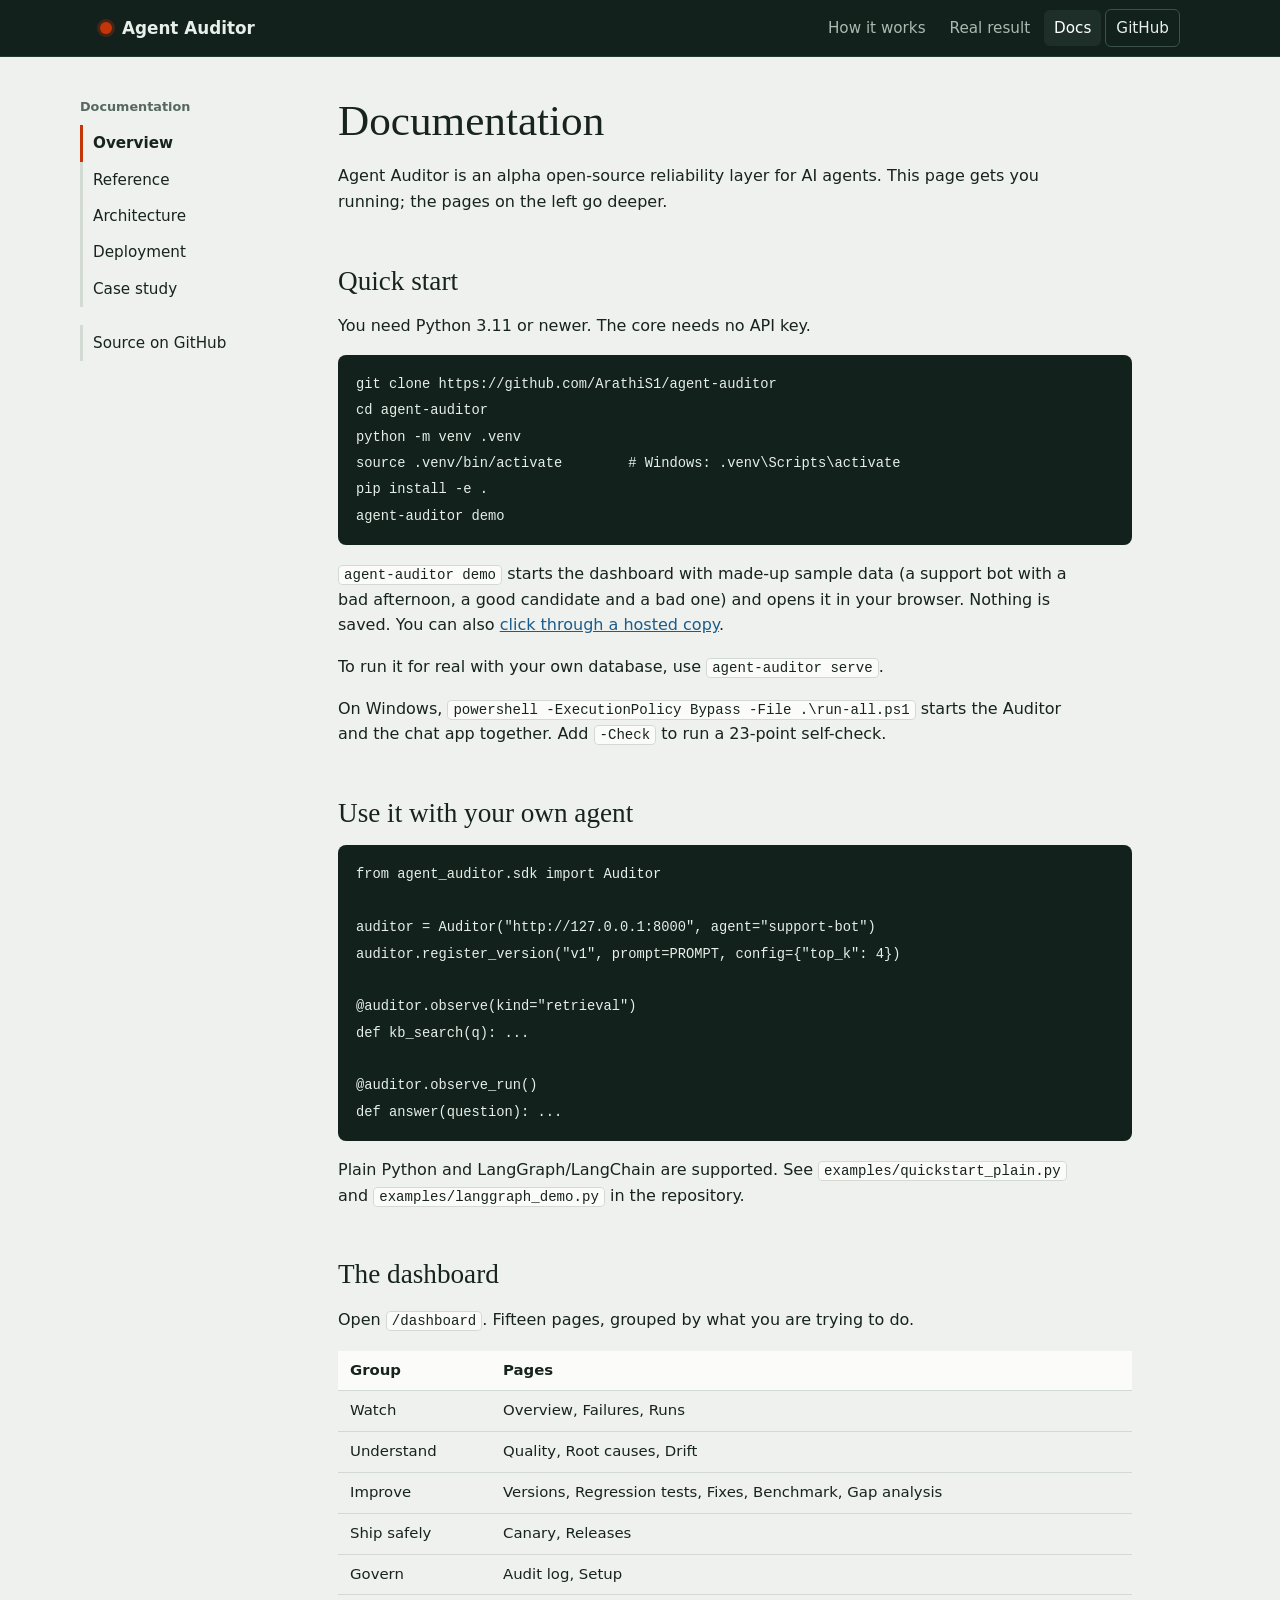
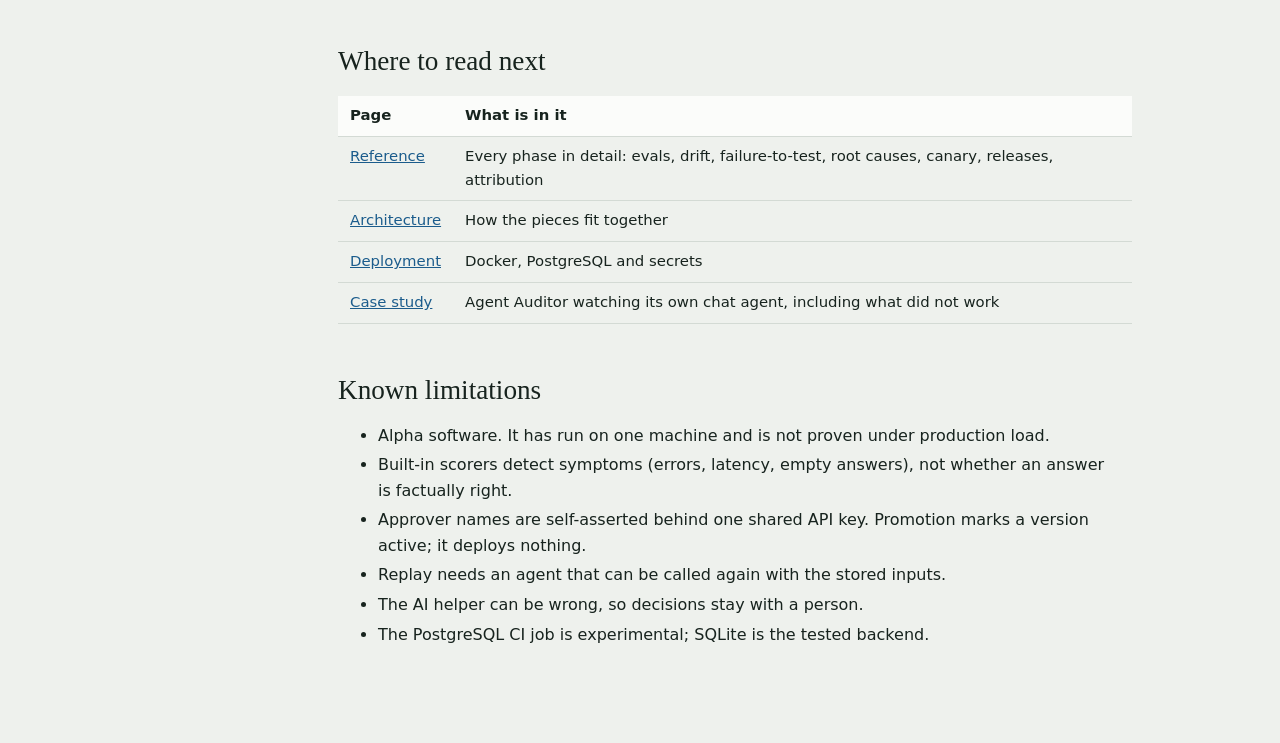
==== site/docs/index.html @ c48934eb "Add agent-auditor demo, PyPI packaging and live demo" ====
<!doctype html>
<html lang="en">
<head>
<meta charset="utf-8">
<meta name="viewport" content="width=device-width,initial-scale=1">
<title>Documentation | Agent Auditor</title>
<meta name="description" content="Agent Auditor is an alpha open-source reliability layer for AI agents. This page gets you running; the pages on the left go deeper.">
<meta name="theme-color" content="#13211c">
<link rel="icon" href="data:image/svg+xml,%3Csvg xmlns='http://www.w3.org/2000/svg' viewBox='0 0 16 16'%3E%3Ccircle cx='8' cy='8' r='6' fill='%23c4350a'/%3E%3C/svg%3E">
<link rel="stylesheet" href="../style.css">
</head>
<body>
<a class="skip" href="#main">Skip to content</a>
<header class="bar"><div class="wrap">
  <a class="brand" href="../index.html"><span class="dot"></span>Agent Auditor</a>
  <nav aria-label="Main">
    <a href="../index.html#loop">How it works</a>
    <a href="../index.html#verdict">Real result</a>
    <a href="index.html" aria-current="page">Docs</a>
    <a class="gh" href="https://github.com/ArathiS1/agent-auditor">GitHub</a>
  </nav>
</div></header>
<div class="wrap docs">
  <aside class="side" aria-label="Documentation">
    <h4>Documentation</h4>
    <a href="index.html" aria-current="page">Overview</a>
    <a href="reference.html">Reference</a>
    <a href="architecture.html">Architecture</a>
    <a href="deployment.html">Deployment</a>
    <a href="case-study.html">Case study</a>
    <a class="ext" href="https://github.com/ArathiS1/agent-auditor">Source on GitHub</a>
  </aside>
  <main class="art" id="main">
<h1 id="documentation">Documentation</h1>
<p>Agent Auditor is an alpha open-source reliability layer for AI agents. This page gets you running; the pages on the left go deeper.</p>
<h2 id="quick-start">Quick start</h2>
<p>You need Python 3.11 or newer. The core needs no API key.</p>
<pre><code>git clone https://github.com/ArathiS1/agent-auditor
cd agent-auditor
python -m venv .venv
source .venv/bin/activate        # Windows: .venv\Scripts\activate
pip install -e .
agent-auditor demo
</code></pre>
<p><code>agent-auditor demo</code> starts the dashboard with made-up sample data (a support bot with a bad afternoon, a good candidate and a bad one) and opens it in your browser. Nothing is saved. You can also <a href="https://github.com/ArathiS1/agent-auditor/blob/main/demo/">click through a hosted copy</a>.</p>
<p>To run it for real with your own database, use <code>agent-auditor serve</code>.</p>
<p>On Windows, <code>powershell -ExecutionPolicy Bypass -File .\run-all.ps1</code> starts the Auditor and the chat app together. Add <code>-Check</code> to run a 23-point self-check.</p>
<h2 id="use-it-with-your-own-agent">Use it with your own agent</h2>
<pre><code class="language-python">from agent_auditor.sdk import Auditor

auditor = Auditor(&quot;http://127.0.0.1:8000&quot;, agent=&quot;support-bot&quot;)
auditor.register_version(&quot;v1&quot;, prompt=PROMPT, config={&quot;top_k&quot;: 4})

@auditor.observe(kind=&quot;retrieval&quot;)
def kb_search(q): ...

@auditor.observe_run()
def answer(question): ...
</code></pre>
<p>Plain Python and LangGraph/LangChain are supported. See <code>examples/quickstart_plain.py</code> and <code>examples/langgraph_demo.py</code> in the repository.</p>
<h2 id="the-dashboard">The dashboard</h2>
<p>Open <code>/dashboard</code>. Fifteen pages, grouped by what you are trying to do.</p>
<div class="tbl"><table>
<thead>
<tr>
<th>Group</th>
<th>Pages</th>
</tr>
</thead>
<tbody>
<tr>
<td>Watch</td>
<td>Overview, Failures, Runs</td>
</tr>
<tr>
<td>Understand</td>
<td>Quality, Root causes, Drift</td>
</tr>
<tr>
<td>Improve</td>
<td>Versions, Regression tests, Fixes, Benchmark, Gap analysis</td>
</tr>
<tr>
<td>Ship safely</td>
<td>Canary, Releases</td>
</tr>
<tr>
<td>Govern</td>
<td>Audit log, Setup</td>
</tr>
</tbody>
</table></div>
<h2 id="where-to-read-next">Where to read next</h2>
<div class="tbl"><table>
<thead>
<tr>
<th>Page</th>
<th>What is in it</th>
</tr>
</thead>
<tbody>
<tr>
<td><a href="reference.html">Reference</a></td>
<td>Every phase in detail: evals, drift, failure-to-test, root causes, canary, releases, attribution</td>
</tr>
<tr>
<td><a href="architecture.html">Architecture</a></td>
<td>How the pieces fit together</td>
</tr>
<tr>
<td><a href="deployment.html">Deployment</a></td>
<td>Docker, PostgreSQL and secrets</td>
</tr>
<tr>
<td><a href="case-study.html">Case study</a></td>
<td>Agent Auditor watching its own chat agent, including what did not work</td>
</tr>
</tbody>
</table></div>
<h2 id="known-limitations">Known limitations</h2>
<ul>
<li>Alpha software. It has run on one machine and is not proven under production load.</li>
<li>Built-in scorers detect symptoms (errors, latency, empty answers), not whether an answer is factually right.</li>
<li>Approver names are self-asserted behind one shared API key. Promotion marks a version active; it deploys nothing.</li>
<li>Replay needs an agent that can be called again with the stored inputs.</li>
<li>The AI helper can be wrong, so decisions stay with a person.</li>
<li>The PostgreSQL CI job is experimental; SQLite is the tested backend.</li>
</ul>
  </main>
</div>
<script src="../site.js"></script>
</body>
</html>
---- site/style.css ----
:root{
  --ink:#13211c; --ink-2:#1d2f28; --ink-text:#e6efe9; --ink-muted:#a9bbb1;
  --paper:#eef1ed; --card:#fbfcfa; --text:#17231e; --muted:#566860; --line:#d3dad4;
  --fail:#c4350a; --ok:#3c8a68; --hold:#b97d06; --link:#1b5c8c;
  --serif:Georgia,"Iowan Old Style","Palatino Linotype",serif;
  --sans:"Segoe UI Variable","Segoe UI",system-ui,-apple-system,Roboto,"Helvetica Neue",sans-serif;
  --mono:ui-monospace,"Cascadia Mono",Consolas,Menlo,monospace;
  --radius:8px;
}
@media (prefers-color-scheme:dark){
  :root{--paper:#0e1613;--card:#15201b;--text:#e4ece7;--muted:#9db0a6;--line:#2a3a33;--fail:#e2552b;--ok:#5cb890;--hold:#e0a62d;--link:#7db8e3}
}
*{box-sizing:border-box}
html{scroll-behavior:smooth}
@media (prefers-reduced-motion:reduce){html{scroll-behavior:auto}}
body{margin:0;background:var(--paper);color:var(--text);font:16px/1.6 var(--sans);-webkit-text-size-adjust:100%}
img{max-width:100%;height:auto}
a{color:var(--link)}
a:focus-visible,button:focus-visible{outline:3px solid var(--hold);outline-offset:2px}
.wrap{max-width:1120px;margin:0 auto;padding:0 20px}
.skip{position:absolute;left:-999px}.skip:focus{left:12px;top:8px;background:var(--card);padding:6px 10px;z-index:10}

/* top bar */
.bar{background:var(--ink);color:var(--ink-text);position:sticky;top:0;z-index:5;border-bottom:1px solid #26392f}
.bar .wrap{display:flex;align-items:center;gap:20px;min-height:56px;flex-wrap:wrap}
.brand{display:flex;align-items:center;gap:10px;font-weight:700;color:var(--ink-text);text-decoration:none;font-size:1.05rem}
.dot{width:12px;height:12px;border-radius:50%;background:var(--fail);box-shadow:0 0 0 3px rgba(196,53,10,.28)}
.bar nav{margin-left:auto;display:flex;gap:4px;flex-wrap:wrap;align-items:center}
.bar nav a{color:var(--ink-muted);text-decoration:none;padding:6px 10px;border-radius:6px;font-size:.95rem}
.bar nav a:hover,.bar nav a[aria-current]{color:#fff;background:var(--ink-2)}
.bar nav a.gh{border:1px solid #3a5247;color:var(--ink-text)}

/* hero */
.hero{background:var(--ink);color:var(--ink-text);padding:68px 0 0}
.hero h1{font:400 clamp(2.2rem,5.6vw,3.9rem)/1.06 var(--serif);margin:0 0 22px;max-width:21ch;letter-spacing:-.01em}
.hero .sub{font-size:1.15rem;color:var(--ink-muted);max-width:58ch;margin:0 0 30px}
.hero .sub strong{color:var(--ink-text);font-weight:600}
.btns{display:flex;gap:12px;flex-wrap:wrap}
.btn{display:inline-block;padding:11px 20px;border-radius:6px;font-weight:600;text-decoration:none;border:1px solid transparent}
.btn.primary{background:var(--fail);color:#fff}
.btn.primary:hover{background:#a82d08}
.btn.ghost{border-color:#41594e;color:var(--ink-text)}
.btn.ghost:hover{background:var(--ink-2)}
.tape{margin-top:54px;padding-bottom:26px}
.tape svg{display:block;width:100%;height:auto}
.tape .bar-ok{fill:#4f9f7b}.tape .bar-fail{fill:#e0562c}
.tape .ver{stroke:#5b7568;stroke-dasharray:3 4}
.tape .axis{stroke:#e6efe9;stroke-width:1.5}
.legend{display:flex;gap:20px;flex-wrap:wrap;font-size:.88rem;color:var(--ink-muted);margin-top:12px}
.legend i{display:inline-block;width:10px;height:10px;border-radius:2px;margin-right:7px;vertical-align:-1px}
.legend .dash{width:0;height:12px;border-left:1.5px dashed #6f8a7c;border-radius:0}

/* sections */
.sec{padding:76px 0}
.sec + .sec{border-top:1px solid var(--line)}
.sec h2{font:400 clamp(1.7rem,3.6vw,2.4rem)/1.15 var(--serif);margin:0 0 14px;max-width:26ch}
.lede{color:var(--muted);max-width:62ch;margin:0 0 36px;font-size:1.06rem}

.loop{list-style:none;margin:0;padding:0;display:grid;grid-template-columns:repeat(auto-fit,minmax(136px,1fr));gap:22px 20px;counter-reset:s}
.loop li{border-top:3px solid var(--line);padding-top:12px;counter-increment:s}
.loop li:last-child{border-top-color:var(--fail)}
.loop li::before{content:counter(s);font:600 .8rem var(--mono);color:var(--muted)}
.loop h3{margin:4px 0 6px;font-size:1.05rem}
.loop p{margin:0;color:var(--muted);font-size:.94rem}

.verdict{display:grid;grid-template-columns:minmax(0,1fr) minmax(0,1.05fr);gap:44px;align-items:start}
.console{background:var(--ink);color:var(--ink-text);border-radius:var(--radius);padding:20px 22px;font:.88rem/1.75 var(--mono);overflow-x:auto}
.console .row{display:grid;grid-template-columns:78px 54px 1fr;gap:10px;white-space:nowrap}
.console .h{color:var(--ink-muted);margin-bottom:8px;white-space:normal}
.console .pass{color:#5cc296}.console .fail{color:#ff7a52}.console .warn{color:#e8b53a}.console .skip{color:#8ea196}
.console .final{margin-top:12px;padding-top:12px;border-top:1px solid #2b4237;font-weight:700;color:#e8b53a;letter-spacing:.04em}
.cmp{margin:26px 0 0}
.cmp h3{font-size:.95rem;margin:0 0 10px}
.cmp .line{display:grid;grid-template-columns:150px 1fr 52px;gap:12px;align-items:center;font-size:.92rem;margin:7px 0}
.cmp .track{height:12px;background:var(--line);border-radius:3px;overflow:hidden}
.cmp .fill{display:block;height:100%}
.cmp .a{background:var(--ok)}.cmp .b{background:var(--hold)}
.cmp .n{font-family:var(--mono);text-align:right}
.note{color:var(--muted);font-size:.92rem;margin-top:18px;max-width:62ch}

.shot{display:grid;grid-template-columns:minmax(0,.8fr) minmax(0,1.5fr);gap:40px;align-items:center;margin:0 0 56px}
.shot:last-child{margin-bottom:0}
.shot:nth-child(even){grid-template-columns:minmax(0,1.5fr) minmax(0,.8fr)}
.shot:nth-child(even) .txt{order:2}
.shot h3{font:400 1.5rem/1.2 var(--serif);margin:0 0 8px}
.shot p{margin:0;color:var(--muted)}
.shot a.img{display:block;border:1px solid var(--line);border-radius:var(--radius);overflow:hidden;background:var(--card)}
.shot img{display:block;width:100%}

.start{display:grid;grid-template-columns:minmax(0,1.3fr) minmax(0,1fr);gap:40px;align-items:start}
.code{position:relative;background:var(--ink);color:var(--code-fg,#e6efe9);border-radius:var(--radius);padding:18px 20px;overflow-x:auto}
.code pre{margin:0;font:.88rem/1.7 var(--mono);white-space:pre}
.code button{position:absolute;top:10px;right:10px;background:#1d2f28;color:#e6efe9;border:1px solid #3a5247;border-radius:6px;padding:4px 10px;font:inherit;font-size:.8rem;cursor:pointer}
.code button:hover{background:#26392f}
.start ul{margin:0;padding-left:1.1em;color:var(--muted)}
.start li{margin:0 0 10px}
.start li strong{color:var(--text)}

.limits{columns:2;column-gap:44px;margin:0;padding-left:1.1em;color:var(--muted)}
.limits li{break-inside:avoid;margin:0 0 12px}
.limits strong{color:var(--text)}

footer{background:var(--ink);color:var(--ink-muted);padding:34px 0;font-size:.92rem}
footer .wrap{display:flex;gap:18px 28px;flex-wrap:wrap;align-items:center}
footer a{color:var(--ink-text)}
footer .r{margin-left:auto}

.verdict>*,.start>*,.shot>*{min-width:0}

.btn.outline{border-color:var(--text);color:var(--text)}
.btn.outline:hover{background:var(--card)}
#stars{margin-left:10px;padding-left:10px;border-left:1px solid #41594e;font-weight:500}
.demo{margin:0 0 56px}
.demo img{display:block;width:100%;height:auto;border:1px solid var(--line);border-radius:var(--radius)}
.demo figcaption{color:var(--muted);font-size:.9rem;margin-top:8px}
.fit{display:grid;grid-template-columns:minmax(0,1fr) minmax(0,1fr);gap:40px}
.fit h3{font-size:1.05rem;margin:0 0 10px}
.fit ul,.help{margin:0;padding-left:1.1em;color:var(--muted)}
.fit li,.help li{margin:0 0 9px}
.help{max-width:64ch;margin-bottom:28px}
.help strong{color:var(--text)}
/* docs */
.docs{display:grid;grid-template-columns:210px minmax(0,1fr);gap:48px;padding:40px 0 80px}
.side{position:sticky;top:76px;align-self:start;font-size:.95rem}
.side h4{margin:0 0 8px;font-size:.8rem;color:var(--muted);font-weight:600}
.side a{display:block;padding:6px 10px;border-left:3px solid var(--line);color:var(--text);text-decoration:none}
.side a:hover{background:var(--card)}
.side a[aria-current]{border-left-color:var(--fail);font-weight:600}
.side .ext{margin-top:18px}
.art{min-width:0;max-width:78ch}
.art h1{font:400 clamp(1.9rem,4vw,2.7rem)/1.12 var(--serif);margin:0 0 18px}
.art h2{font:400 1.7rem/1.2 var(--serif);margin:44px 0 12px;padding-top:6px}
.art h3{font-size:1.15rem;margin:30px 0 8px}
.art p,.art li{max-width:72ch}
.art li{margin:4px 0}
.art code{font:.88em var(--mono);background:var(--card);border:1px solid var(--line);border-radius:4px;padding:1px 5px}
.art pre{background:var(--ink);color:#e6efe9;border-radius:var(--radius);padding:16px 18px;overflow-x:auto;line-height:1.65}
.art pre code{background:none;border:0;padding:0;color:inherit;font-size:.86rem}
.art img.diagram{background:#fff;padding:14px;width:100%}
.art img{border:1px solid var(--line);border-radius:var(--radius);display:block;margin:20px 0}
.art blockquote{margin:18px 0;padding:2px 18px;border-left:3px solid var(--hold);color:var(--muted)}
.tbl{overflow-x:auto;margin:18px 0}
.tbl table{border-collapse:collapse;min-width:100%;font-size:.93rem}
.tbl th,.tbl td{border-bottom:1px solid var(--line);padding:8px 12px;text-align:left;vertical-align:top}
.tbl th{background:var(--card);font-weight:600}

@media (max-width:860px){
  .verdict,.start,.shot,.shot:nth-child(even),.fit{grid-template-columns:minmax(0,1fr);gap:26px}
  .shot:nth-child(even) .txt{order:0}
  .limits{columns:1}
  .docs{grid-template-columns:minmax(0,1fr);gap:20px}
  .side{position:static;display:flex;flex-wrap:wrap;gap:6px}
  .side h4{display:none}
  .side a{border:1px solid var(--line);border-radius:6px;padding:5px 10px}
  .side a[aria-current]{border-color:var(--fail)}
  .side .ext{margin:0}
  .sec{padding:56px 0}
  .hero{padding-top:44px}
  .cmp .line{grid-template-columns:1fr 52px}
  .cmp .line .lbl{grid-column:1/-1}
  footer .r{margin-left:0}
}
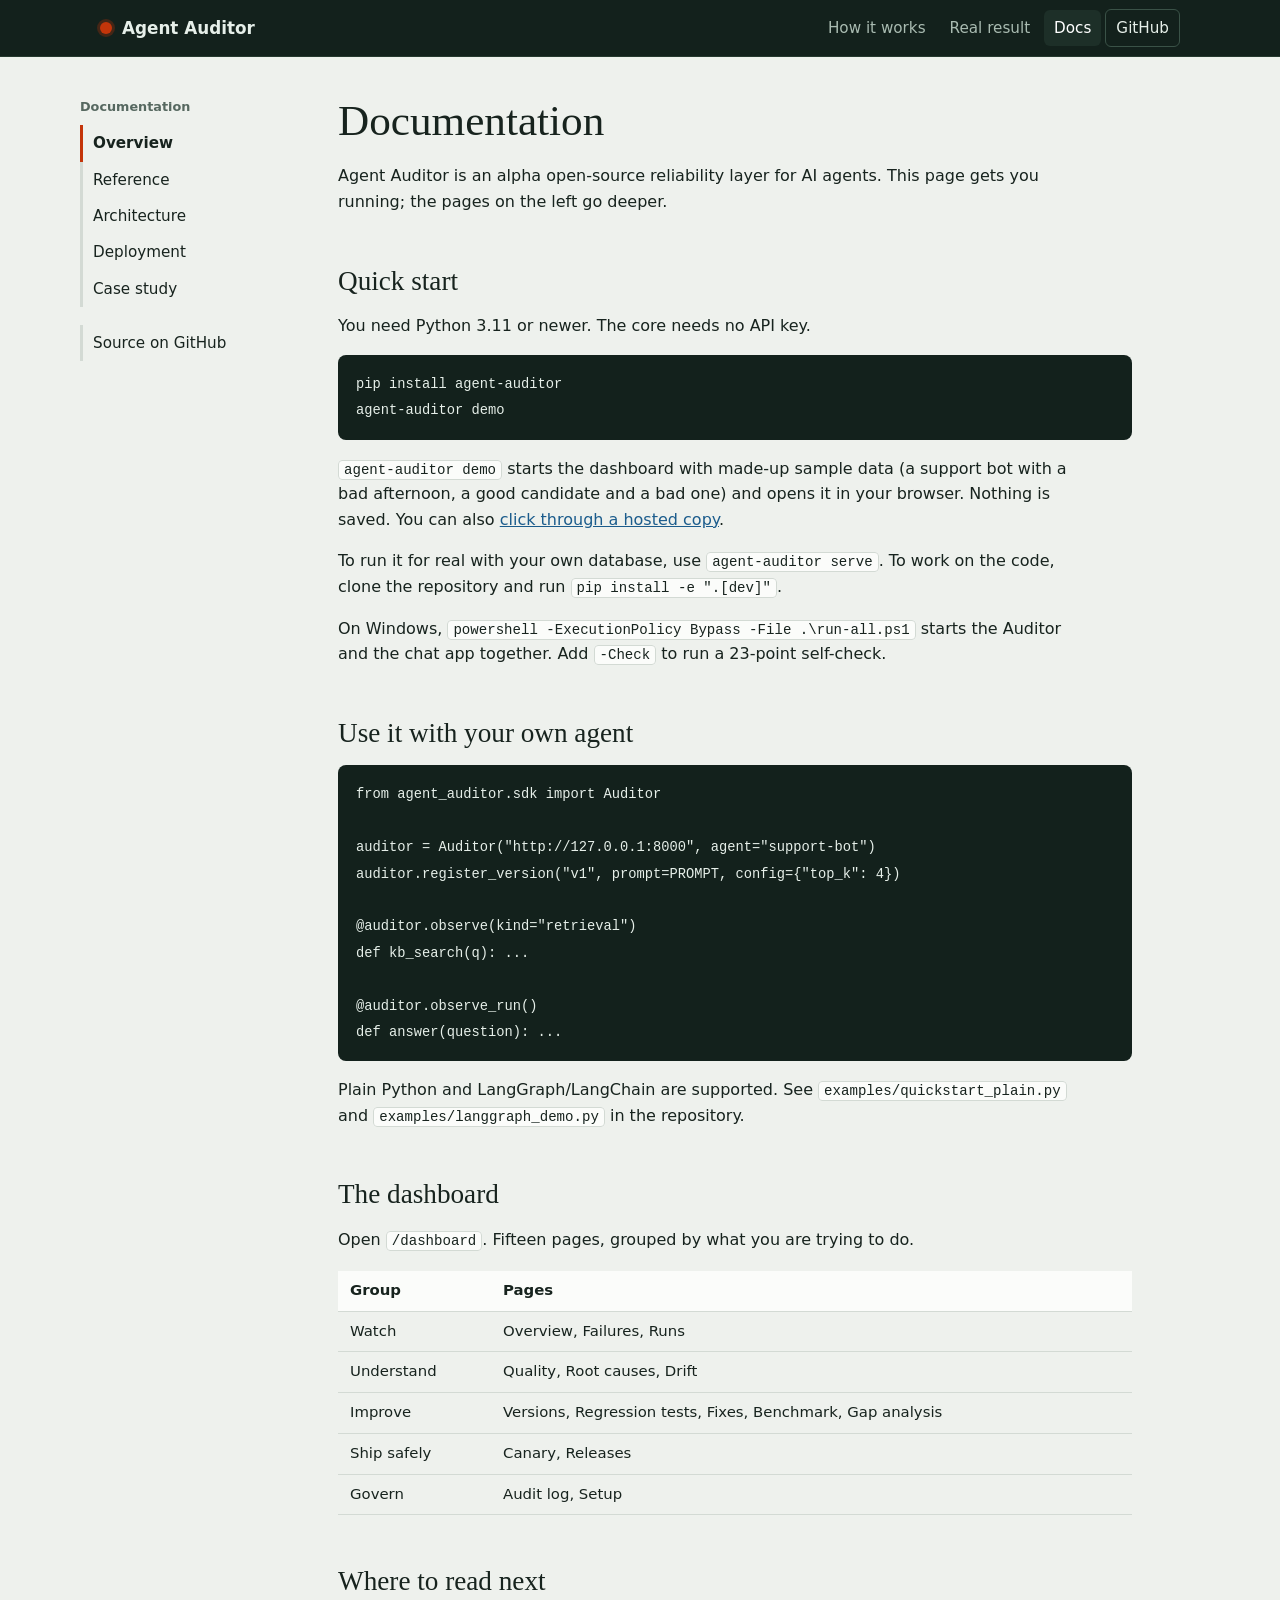
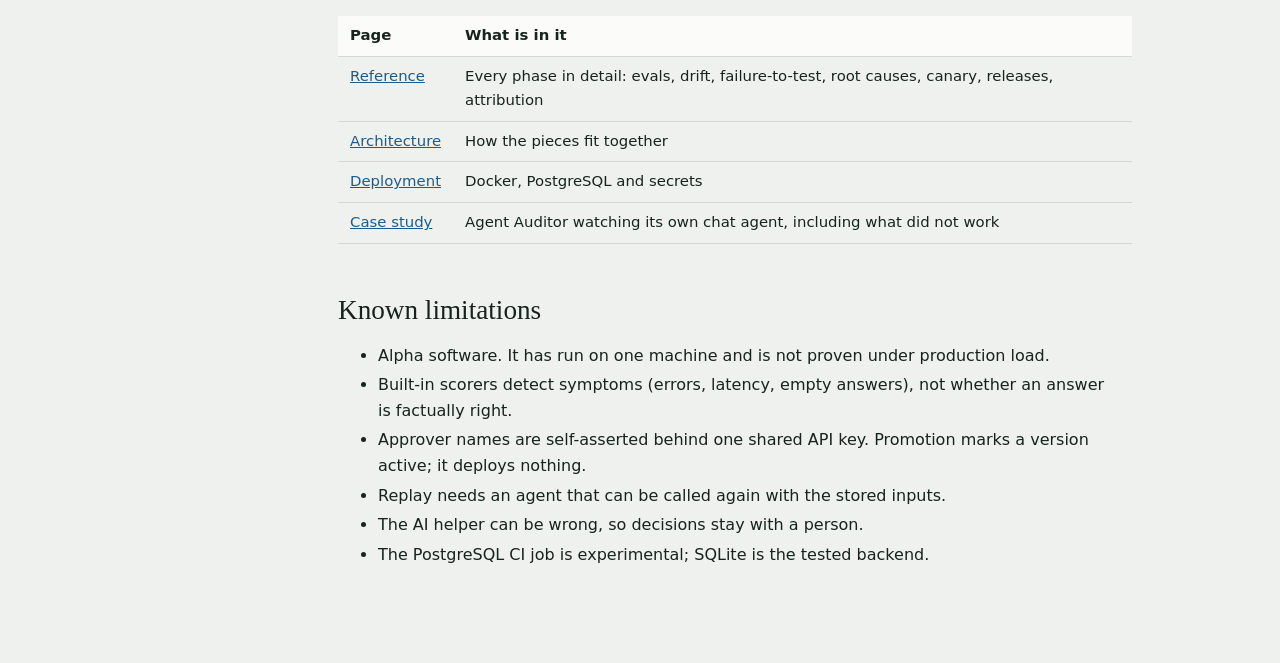
==== commit eacc3006: "Update README and site for PyPI" ====
--- a/site/docs/index.html
+++ b/site/docs/index.html
@@ -35,15 +35,11 @@
 <p>Agent Auditor is an alpha open-source reliability layer for AI agents. This page gets you running; the pages on the left go deeper.</p>
 <h2 id="quick-start">Quick start</h2>
 <p>You need Python 3.11 or newer. The core needs no API key.</p>
-<pre><code>git clone https://github.com/ArathiS1/agent-auditor
-cd agent-auditor
-python -m venv .venv
-source .venv/bin/activate        # Windows: .venv\Scripts\activate
-pip install -e .
+<pre><code>pip install agent-auditor
 agent-auditor demo
 </code></pre>
 <p><code>agent-auditor demo</code> starts the dashboard with made-up sample data (a support bot with a bad afternoon, a good candidate and a bad one) and opens it in your browser. Nothing is saved. You can also <a href="https://github.com/ArathiS1/agent-auditor/blob/main/demo/">click through a hosted copy</a>.</p>
-<p>To run it for real with your own database, use <code>agent-auditor serve</code>.</p>
+<p>To run it for real with your own database, use <code>agent-auditor serve</code>. To work on the code, clone the repository and run <code>pip install -e ".[dev]"</code>.</p>
 <p>On Windows, <code>powershell -ExecutionPolicy Bypass -File .\run-all.ps1</code> starts the Auditor and the chat app together. Add <code>-Check</code> to run a 23-point self-check.</p>
 <h2 id="use-it-with-your-own-agent">Use it with your own agent</h2>
 <pre><code class="language-python">from agent_auditor.sdk import Auditor
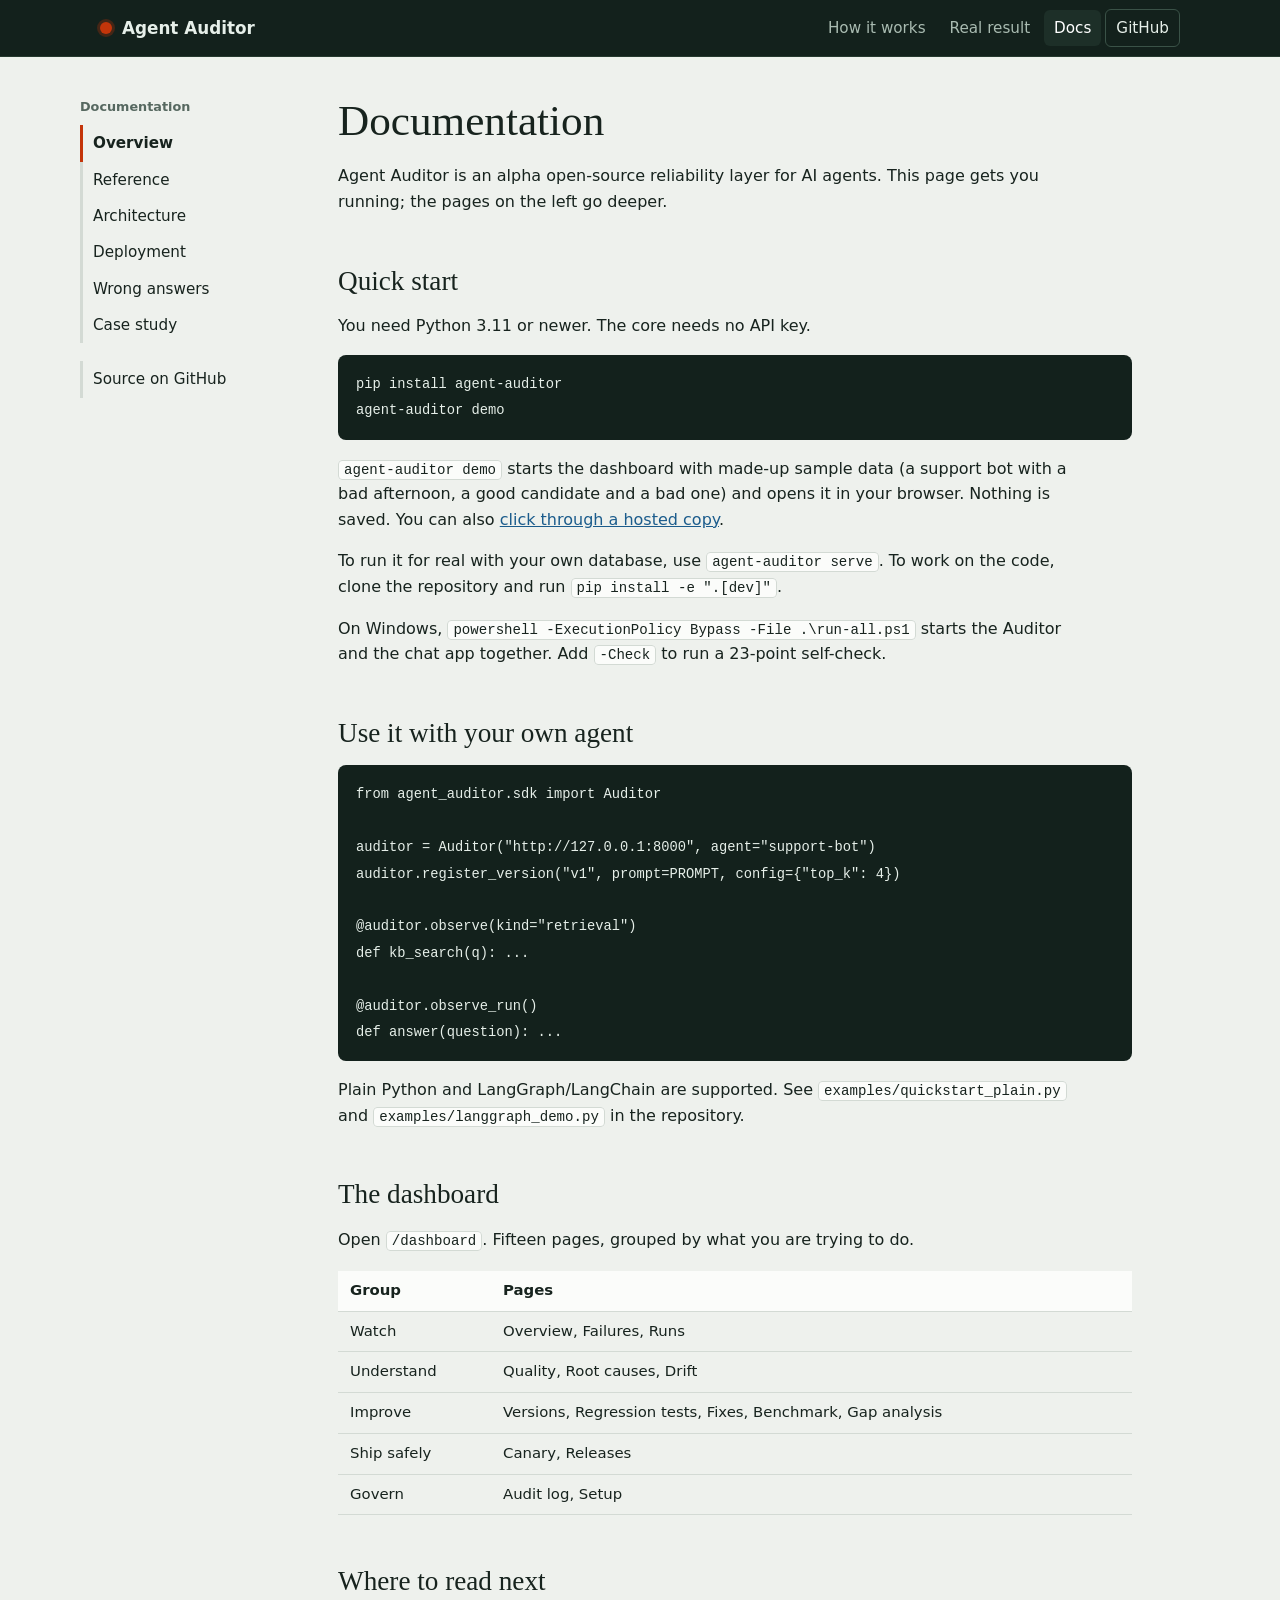
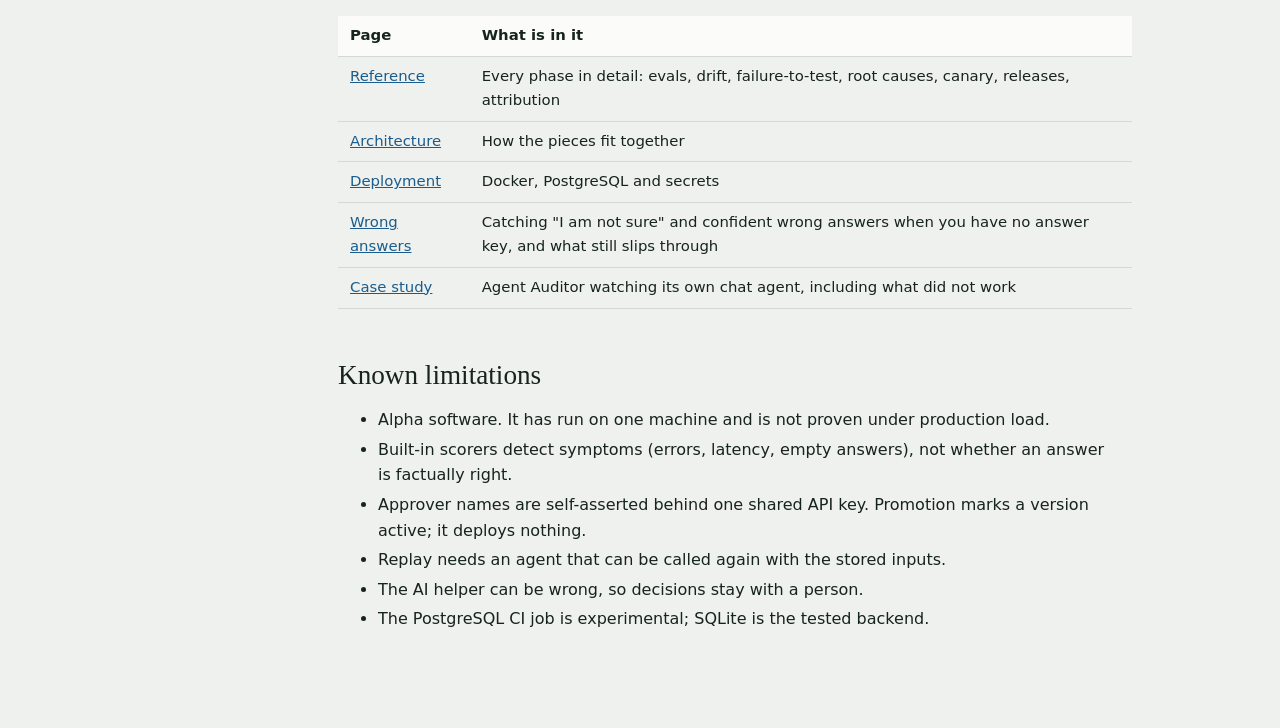
==== commit 7c161718: "Add answer-correctness checks and offline demo" ====
--- a/site/docs/index.html
+++ b/site/docs/index.html
@@ -27,6 +27,7 @@
     <a href="reference.html">Reference</a>
     <a href="architecture.html">Architecture</a>
     <a href="deployment.html">Deployment</a>
+    <a href="answer-correctness.html">Wrong answers</a>
     <a href="case-study.html">Case study</a>
     <a class="ext" href="https://github.com/ArathiS1/agent-auditor">Source on GitHub</a>
   </aside>
@@ -108,6 +109,10 @@
 <td>Docker, PostgreSQL and secrets</td>
 </tr>
 <tr>
+<td><a href="answer-correctness.html">Wrong answers</a></td>
+<td>Catching "I am not sure" and confident wrong answers when you have no answer key, and what still slips through</td>
+</tr>
+<tr>
 <td><a href="case-study.html">Case study</a></td>
 <td>Agent Auditor watching its own chat agent, including what did not work</td>
 </tr>
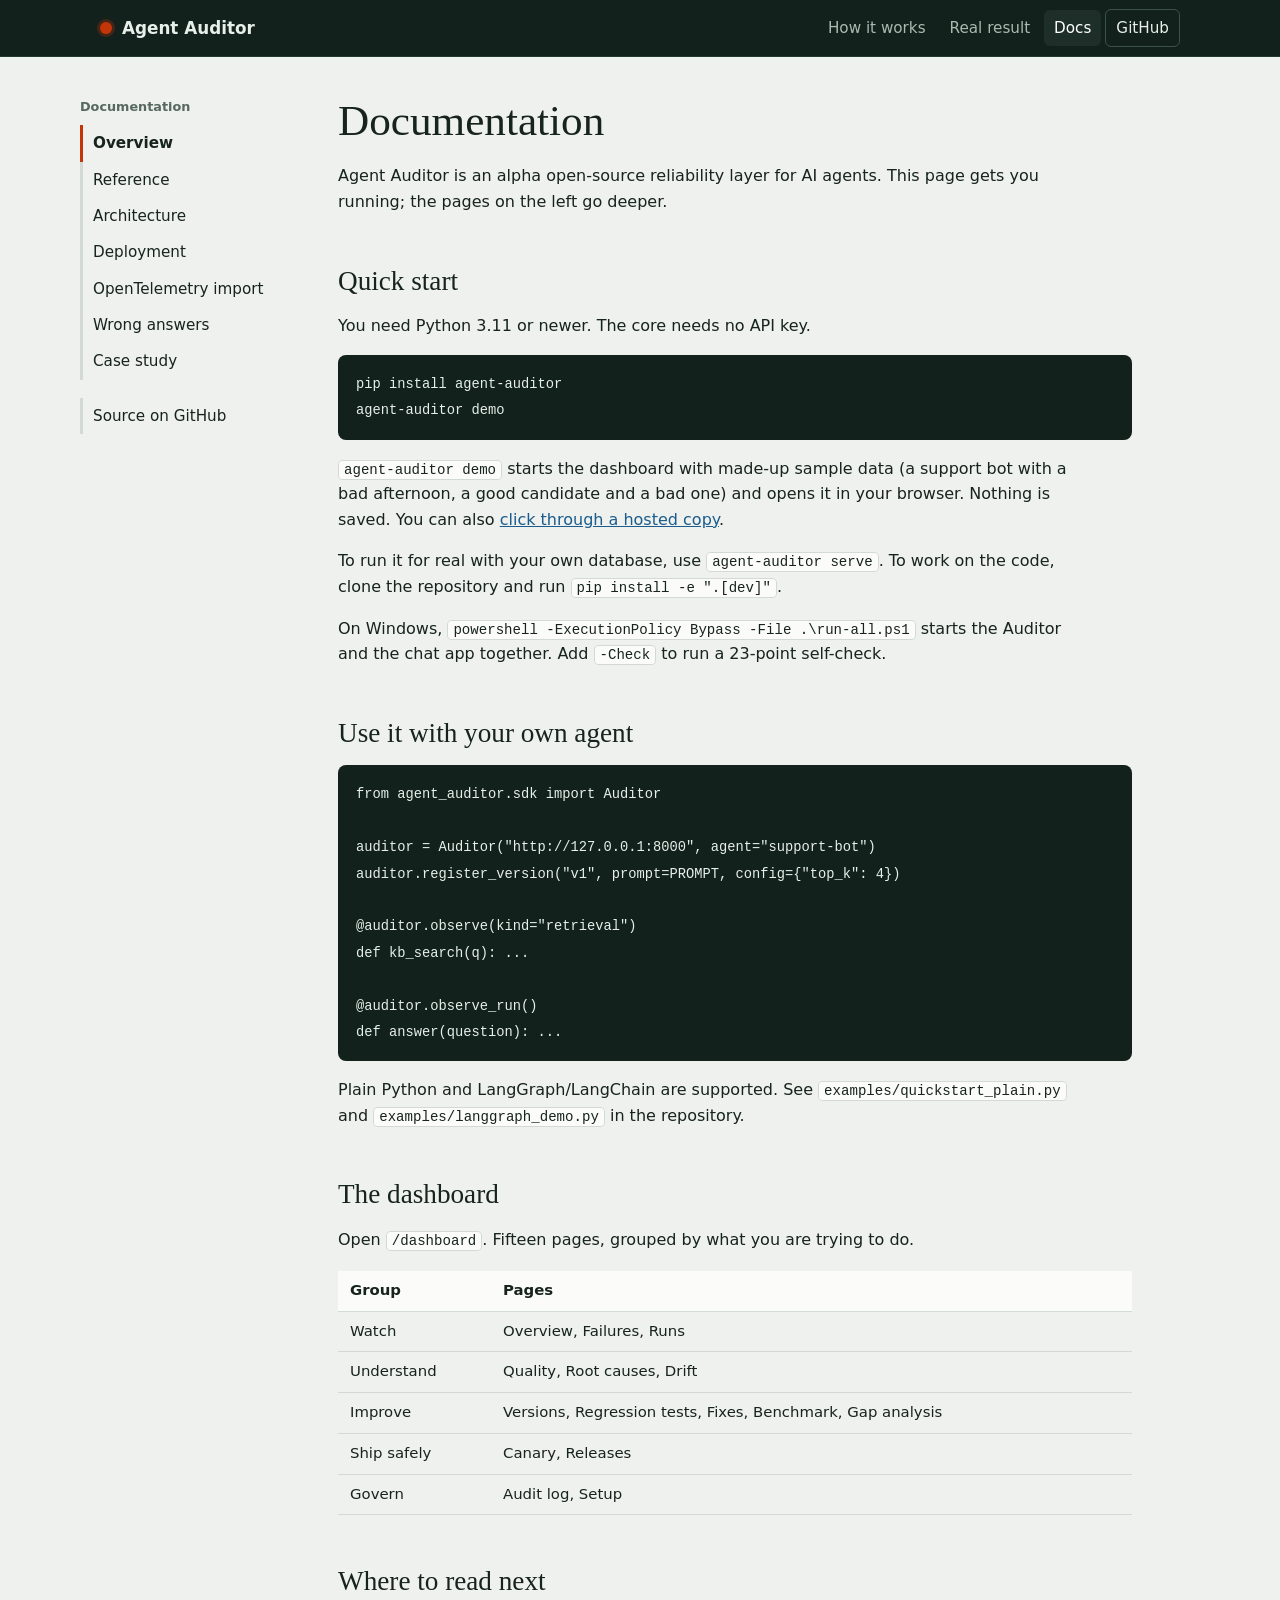
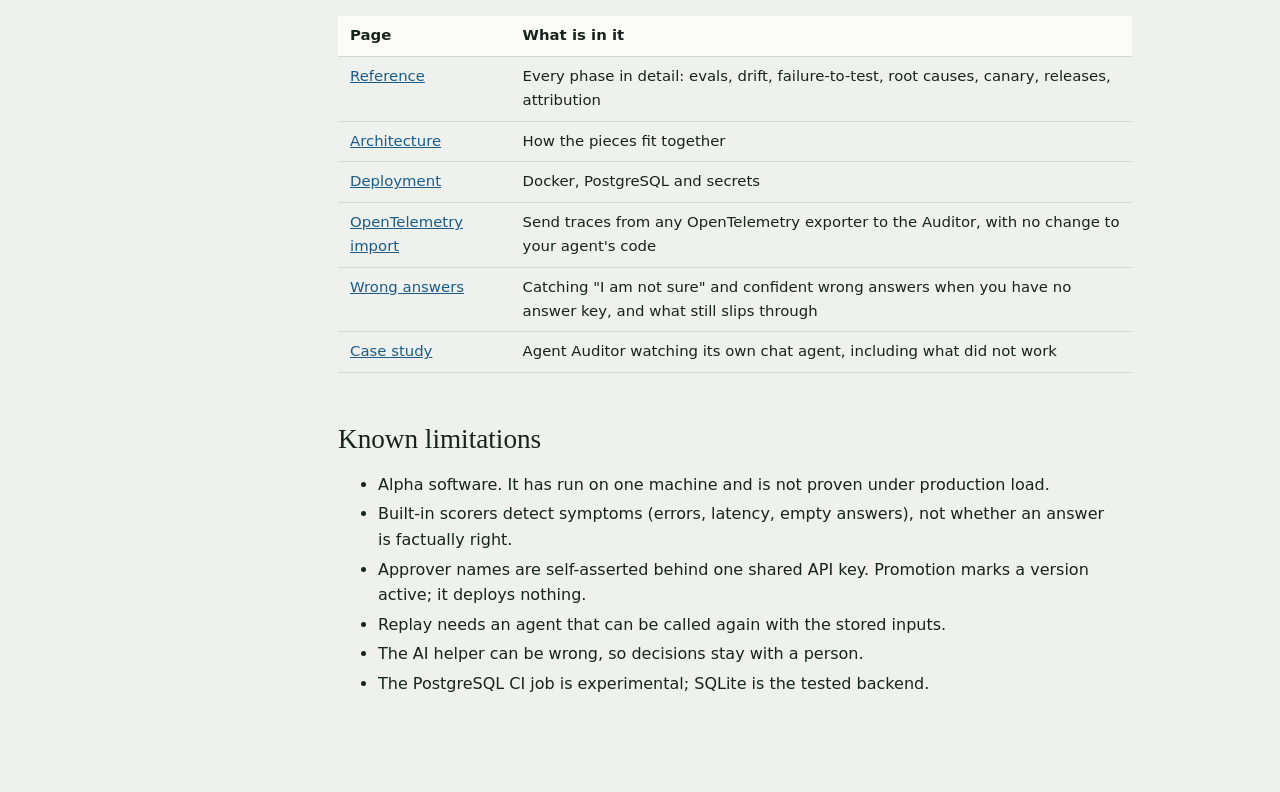
==== commit 346ec786: "Add OpenTelemetry trace import" ====
--- a/site/docs/index.html
+++ b/site/docs/index.html
@@ -27,6 +27,7 @@
     <a href="reference.html">Reference</a>
     <a href="architecture.html">Architecture</a>
     <a href="deployment.html">Deployment</a>
+    <a href="importing-traces.html">OpenTelemetry import</a>
     <a href="answer-correctness.html">Wrong answers</a>
     <a href="case-study.html">Case study</a>
     <a class="ext" href="https://github.com/ArathiS1/agent-auditor">Source on GitHub</a>
@@ -109,6 +110,10 @@
 <td>Docker, PostgreSQL and secrets</td>
 </tr>
 <tr>
+<td><a href="importing-traces.html">OpenTelemetry import</a></td>
+<td>Send traces from any OpenTelemetry exporter to the Auditor, with no change to your agent's code</td>
+</tr>
+<tr>
 <td><a href="answer-correctness.html">Wrong answers</a></td>
 <td>Catching "I am not sure" and confident wrong answers when you have no answer key, and what still slips through</td>
 </tr>
